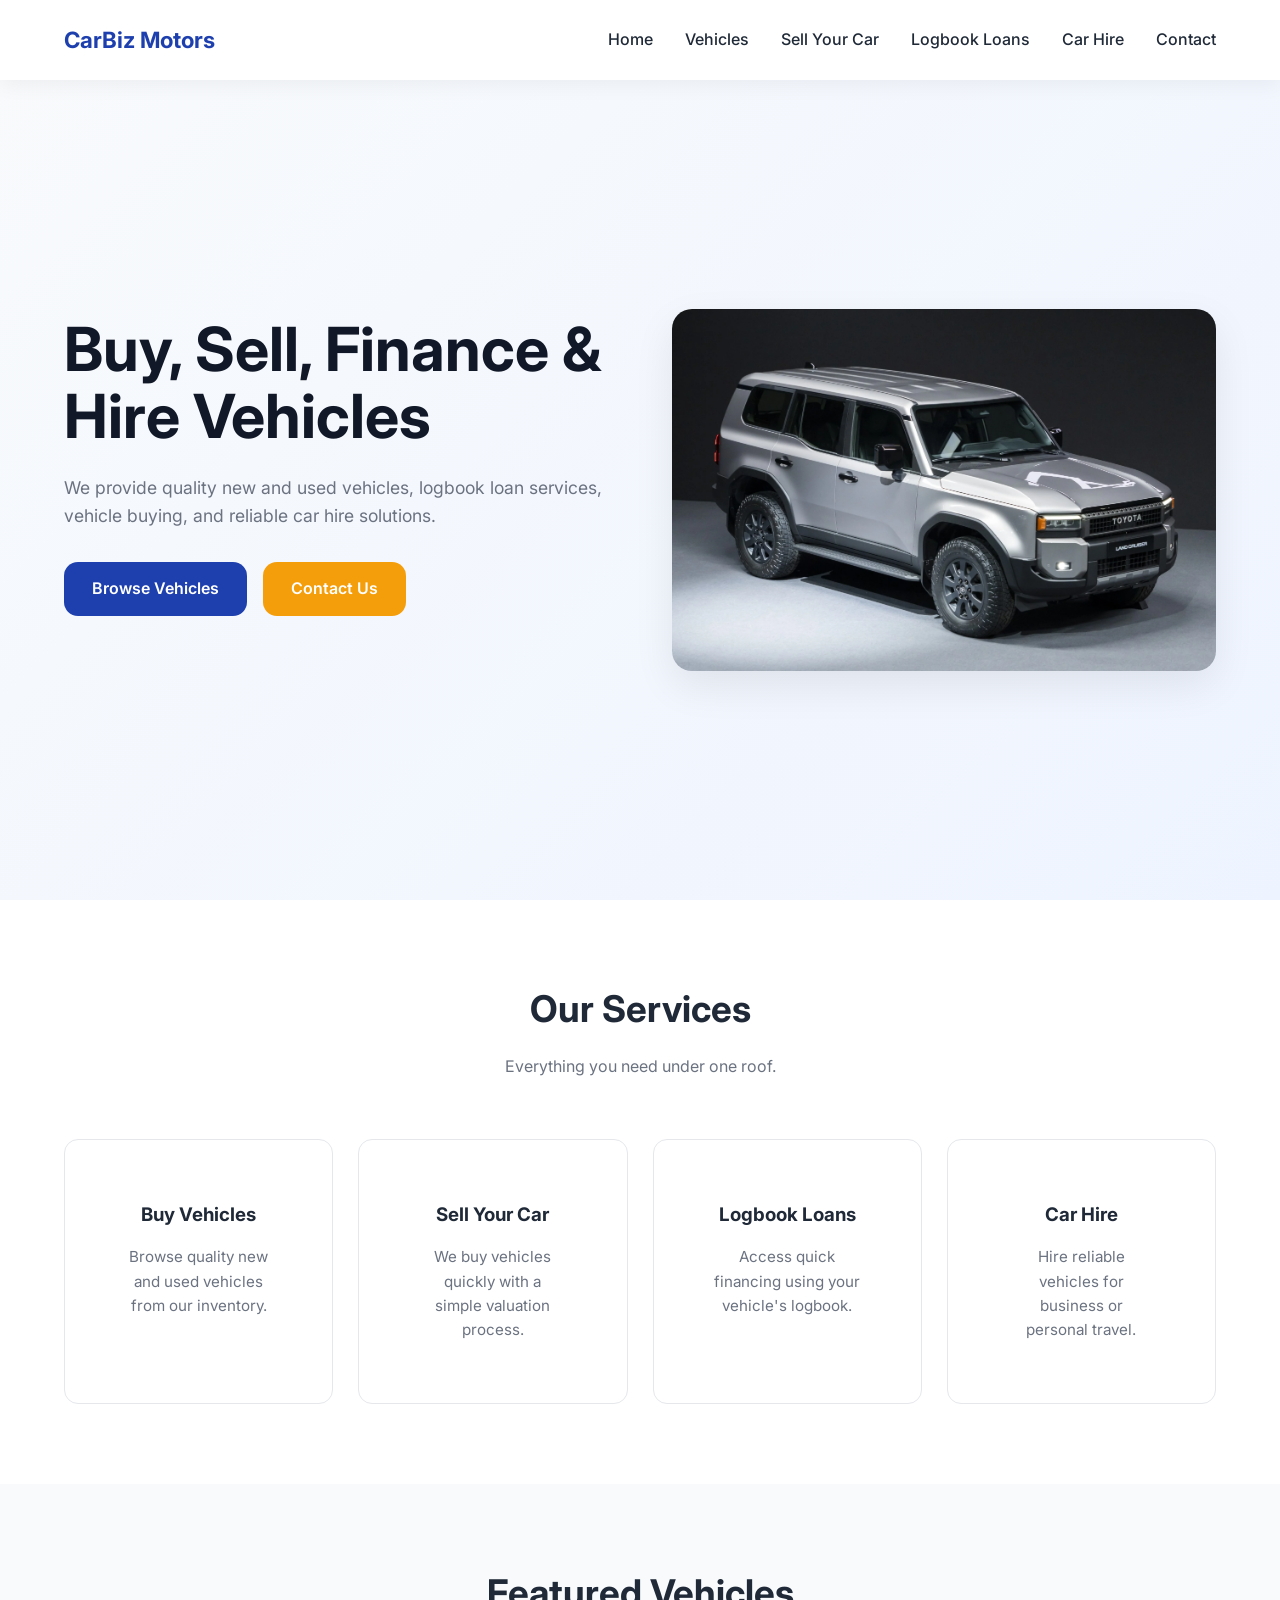
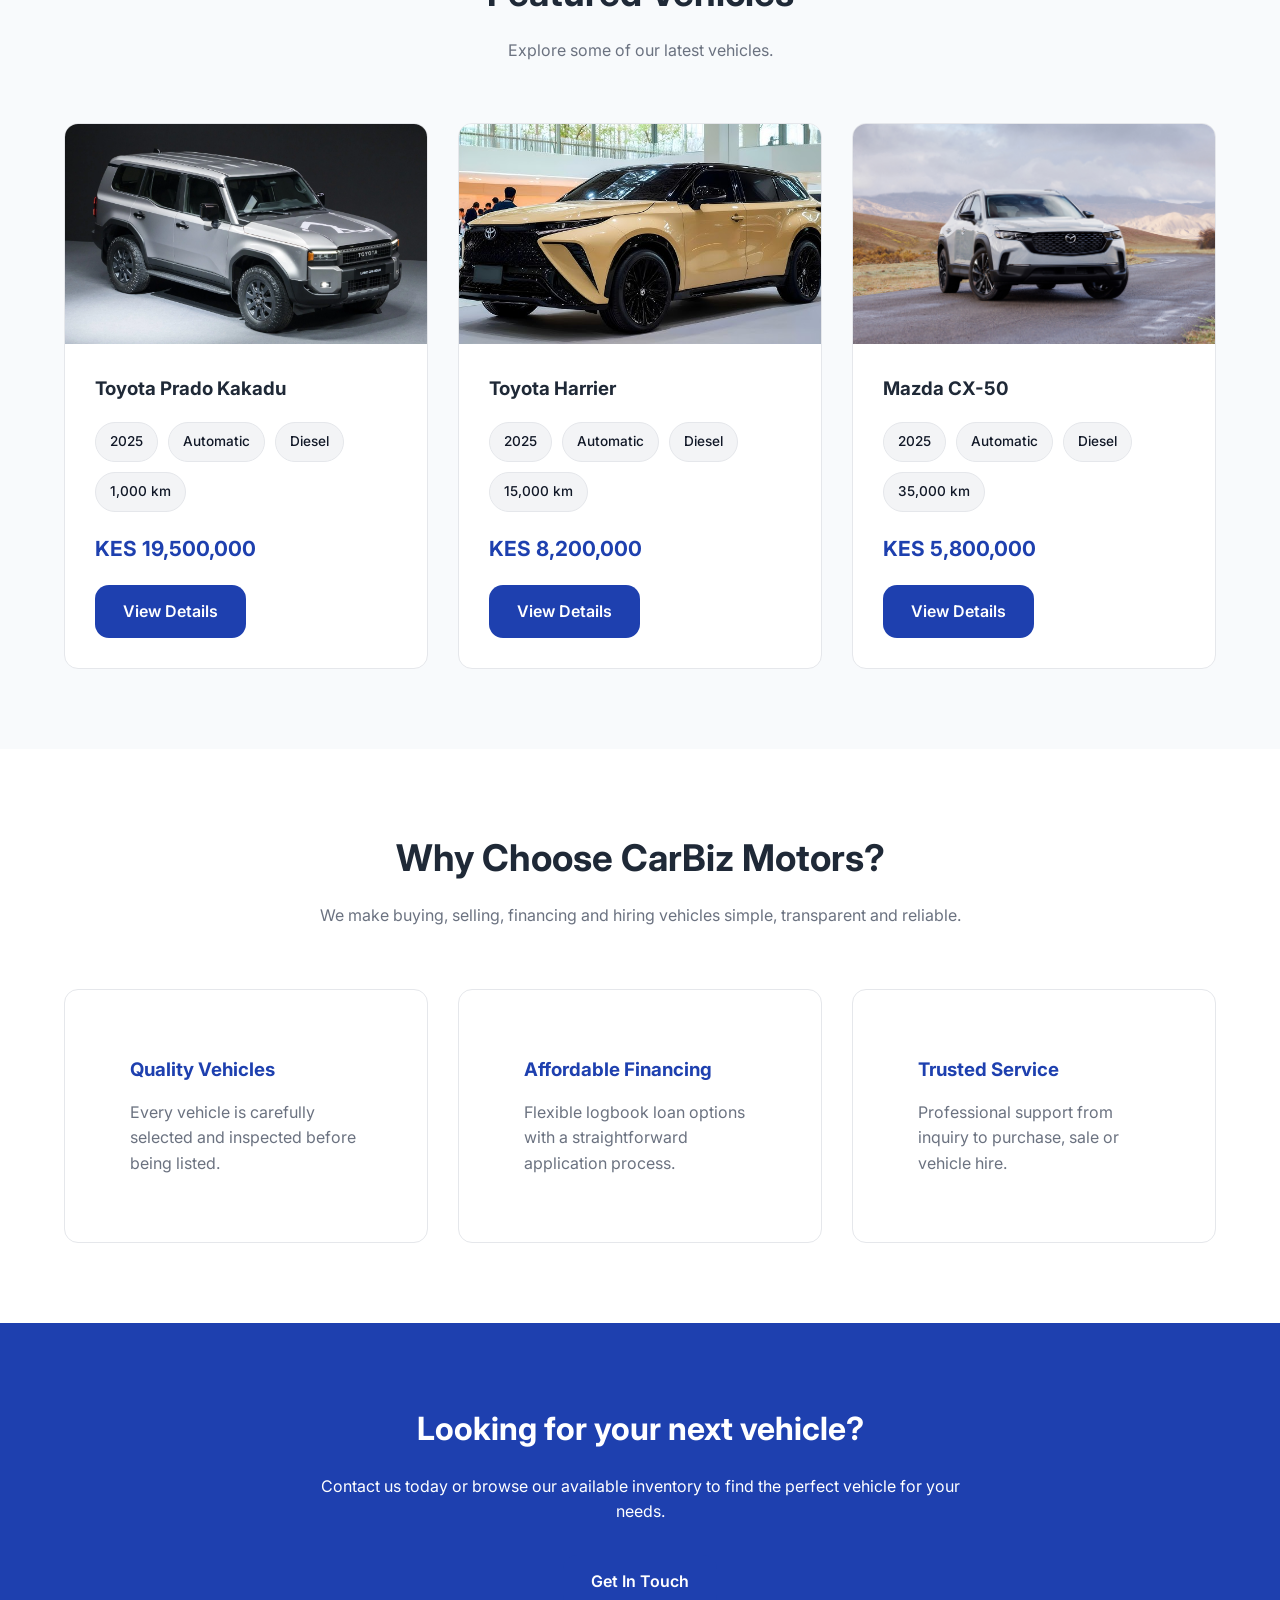
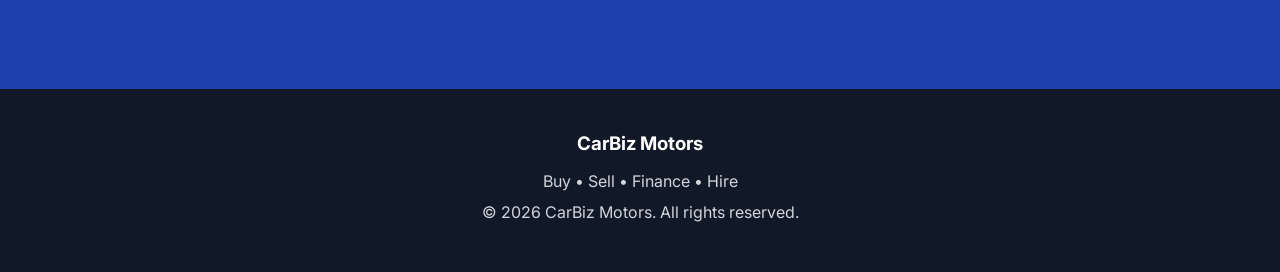
==== index.html @ 643b1e94 "Base" ====
<!DOCTYPE html>
<html lang="en">
<head>
    <meta charset="UTF-8">
    <meta name="viewport"
          content="width=device-width, initial-scale=1.0">
    <title>CarBiz Motors</title>
    <!-- Google Font -->
    <link rel="preconnect"
          href="https://fonts.googleapis.com">
    <link rel="preconnect"
          href="https://fonts.gstatic.com"
          crossorigin>
    <link href="https://fonts.googleapis.com/css2?family=Inter:wght@300;400;500;600;700;800&display=swap"
          rel="stylesheet">
    <!-- CSS -->
    <link rel="stylesheet"
          href="css/style.css">
    <link rel="stylesheet"
          href="css/layout.css">
    <link rel="stylesheet"
          href="css/components.css">
    <link rel="stylesheet"
          href="css/pages.css">
    <link rel="stylesheet"
          href="css/responsive.css">
</head>
<body>
    <!-- ===========================
         NAVIGATION
    ============================ -->
    <nav class="navbar">
        <div class="container navbar-container">
            <h2 class="logo">
                CarBiz Motors
            </h2>
            <ul class="nav-links">
                <li><a href="#">Home</a></li>
                <li><a href="#">Vehicles</a></li>
                <li><a href="#">Sell Your Car</a></li>
                <li><a href="#">Logbook Loans</a></li>
                <li><a href="#">Car Hire</a></li>
                <li><a href="#">Contact</a></li>
            </ul>
        </div>
    </nav>
    <!-- ===========================
         HERO
    ============================ -->
    <section class="hero">
        <div class="container hero-container">
            <div class="hero-content">
                <h1>
                    Buy, Sell, Finance & Hire Vehicles
                </h1>
                <p>
                    We provide quality new and used vehicles,
                    logbook loan services, vehicle buying,
                    and reliable car hire solutions.
                </p>
                <div class="hero-buttons">
                    <a href="#"
                       class="btn btn-primary">
                        Browse Vehicles
                    </a>
                    <a href="#"
                       class="btn btn-secondary">
                        Contact Us
                    </a>
                </div>
            </div>
            <div class="hero-image">
                <img src="images/hero-car.webp"
                     alt="Hero Car">
            </div>
        </div>
    </section>
    <!-- ===========================
         SERVICES
    ============================ -->
    <section class="services">
        <div class="container">
            <div class="section-header">
                <h2 class="section-title">
                    Our Services
                </h2>
                <p class="section-subtitle">
                    Everything you need under one roof.
                </p>
            </div>
            <div class="services-grid">
                <div class="service-card content-card">
                    <div class="card-body">
                        <h3>
                            Buy Vehicles
                        </h3>
                        <p>
                            Browse quality new and used vehicles from our inventory.
                        </p>
                    </div>
                </div>
                <div class="service-card content-card">
                    <div class="card-body">
                        <h3>
                            Sell Your Car
                        </h3>
                        <p>
                            We buy vehicles quickly with a simple valuation process.
                        </p>
                    </div>
                </div>
                <div class="service-card content-card">
                    <div class="card-body">
                        <h3>
                            Logbook Loans
                        </h3>
                        <p>
                            Access quick financing using your vehicle's logbook.
                        </p>
                    </div>
                </div>
                <div class="service-card content-card">
                    <div class="card-body">
                        <h3>
                            Car Hire
                        </h3>
                        <p>
                            Hire reliable vehicles for business or personal travel.
                        </p>
                    </div>
                </div>
            </div>
        </div>
    </section>
    <!-- ===========================
         FEATURED VEHICLES
    ============================ -->
    <section class="featured-vehicles">
        <div class="container">
            <div class="section-header">
                <h2 class="section-title">
                    Featured Vehicles
                </h2>
                <p class="section-subtitle">
                    Explore some of our latest vehicles.
                </p>
            </div>
            <div class="vehicle-grid">
                <div class="vehicle-card content-card">
                    <img src="images/hero-car.webp"
                         alt="Toyota Prado">
                    <div class="card-body">
                        <h3>
                            Toyota Prado Kakadu
                        </h3>
                        <div class="badge-group">

    <span class="badge">2025</span>

    <span class="badge">Automatic</span>

    <span class="badge">Diesel</span>

    <span class="badge">1,000 km</span>

</div>
                        <h4>
                            KES 19,500,000
                        </h4>
                        <a href="#"
                           class="btn btn-primary">
                            View Details
                        </a>
                    </div>
                </div>
                <div class="vehicle-card content-card">
                    <img src="images/harrier.webp"
                         alt="Toyota Harrier">
                    <div class="card-body">
                        <h3>
                            Toyota Harrier
                        </h3>
                        <div class="badge-group">

    <span class="badge">2025</span>

    <span class="badge">Automatic</span>

    <span class="badge">Diesel</span>

    <span class="badge">15,000 km</span>

</div>
                        <h4>
                            KES 8,200,000
                        </h4>
                        <a href="#"
                           class="btn btn-primary">
                            View Details
                        </a>
                    </div>
                </div>
                <div class="vehicle-card content-card">
                    <img src="images/mazda.webp"
                         alt="Mazda CX-50">
                    <div class="card-body">
                        <h3>
                            Mazda CX-50
                        </h3>
                        <div class="badge-group">

    <span class="badge">2025</span>

    <span class="badge">Automatic</span>

    <span class="badge">Diesel</span>

    <span class="badge">35,000 km</span>

</div>
                        <h4>
                            KES 5,800,000
                        </h4>
                        <a href="#"
                           class="btn btn-primary">
                            View Details
                        </a>
                    </div>
                </div>
            </div>
        </div>
    </section>
    <!-- ===========================
         WHY CHOOSE US
    ============================ -->
    <section class="why-us">
        <div class="container">
            <div class="section-header">
                <h2 class="section-title">
                    Why Choose CarBiz Motors?
                </h2>
                <p class="section-subtitle">
                    We make buying, selling, financing and hiring vehicles simple,
                    transparent and reliable.
                </p>
            </div>
            <div class="why-grid">
                <div class="why-card content-card">
                    <div class="card-body">
                        <h3>
                            Quality Vehicles
                        </h3>
                        <p>
                            Every vehicle is carefully selected and inspected before
                            being listed.
                        </p>
                    </div>
                </div>
                <div class="why-card content-card">
                    <div class="card-body">
                        <h3>
                            Affordable Financing
                        </h3>
                        <p>
                            Flexible logbook loan options with a straightforward
                            application process.
                        </p>
                    </div>
                </div>
                <div class="why-card content-card">
                    <div class="card-body">
                        <h3>
                            Trusted Service
                        </h3>
                        <p>
                            Professional support from inquiry to purchase, sale or
                            vehicle hire.
                        </p>
                    </div>
                </div>
            </div>
        </div>
    </section>
    <!-- ===========================
         CALL TO ACTION
    ============================ -->
    <section class="cta">
        <div class="container">
            <h2>
                Looking for your next vehicle?
            </h2>
            <p>
                Contact us today or browse our available inventory to find the
                perfect vehicle for your needs.
            </p>
            <a href="#"
               class="btn btn-primary">
                Get In Touch
            </a>
        </div>
    </section>
    <!-- ===========================
         FOOTER
    ============================ -->
    <footer class="footer">
        <div class="container">
            <h3>
                CarBiz Motors
            </h3>
            <p>
                Buy • Sell • Finance • Hire
            </p>
            <p>
                © 2026 CarBiz Motors. All rights reserved.
            </p>
        </div>
    </footer>
</body>
</html>
---- css/style.css ----
/* ===================================================
   RESET
=================================================== */
* {
    margin: 0;
    padding: 0;
    box-sizing: border-box;
}
html {
    scroll-behavior: smooth;
}
body {
    font-family: 'Inter', sans-serif;
    background: #F8FAFC;
    color: #1F2937;
    line-height: 1.6;
}
img {
    width: 100%;
    display: block;
}
a {
    text-decoration: none;
    color: inherit;
}
ul {
    list-style: none;
}
button {
    border: none;
    cursor: pointer;
}
input,
textarea,
select {
    font-family: inherit;
}
/* ===================================================
   DESIGN SYSTEM
=================================================== */
:root {
    --primary: #1E40AF;
    --primary-light: #3B82F6;
    --secondary: #F59E0B;
    --success: #10B981;
    --danger: #EF4444;
    --dark: #111827;
    --gray: #6B7280;
    --light: #F8FAFC;
    --white: #FFFFFF;
    --border: #E5E7EB;
    --shadow:
        0 15px 40px rgba(0, 0, 0, .08);
    --radius: 14px;
    --transition: .3s ease;
}
/* ==========================================
   VEHICLE DETAILS PAGE
========================================== */
.vehicle-details-layout{
    display:grid;
    grid-template-columns:2fr 1fr;
    gap:40px;
    margin-bottom:60px;
}
.main-vehicle-image{
    width:100%;
    border-radius:var(--radius);
    display:block;
}
.gallery{
    display:grid;
    grid-template-columns:repeat(4,1fr);
    gap:15px;
    margin-top:20px;
}
.gallery img{
    width:100%;
    border-radius:var(--radius);
    cursor:pointer;
}
@media (max-width:900px){
    .vehicle-details-layout{
        grid-template-columns:1fr;
    }
    .gallery{
        grid-template-columns:repeat(2,1fr);
    }
}
---- css/layout.css ----
.container {
    width: min(1200px, 90%);
    margin-inline: auto;
}
section {
    padding: 80px 0;
}
.grid-2 {
    display: grid;
    grid-template-columns: repeat(2, 1fr);
    gap: 50px;
}
.grid-3 {
    display: grid;
    grid-template-columns: repeat(3, 1fr);
    gap: 30px;
}
.grid-4 {
    display: grid;
    grid-template-columns: repeat(4, 1fr);
    gap: 25px;
}
.section-title {
    font-size: 2.3rem;
    font-weight: 700;
    margin-bottom: 15px;
}
.section-subtitle {
    color: var(--gray);
    margin-bottom: 50px;
}
.page-content {
    padding: 80px 0;
}
---- css/components.css ----
/* ===================================================
   BUTTONS
=================================================== */
.btn {
    display: inline-flex;
    justify-content: center;
    align-items: center;
    padding: 14px 28px;
    border-radius: var(--radius);
    font-weight: 600;
    transition: var(--transition);
}
.btn-primary {
    background: var(--primary);
    color: white;
}
.btn-primary:hover {
    background: var(--primary-light);
}
.btn-secondary {
    background: var(--secondary);
    color: white;
}
/* ===================================================
   CARD
=================================================== */
.card {
    background: white;
    border-radius: var(--radius);
    overflow: hidden;
    box-shadow: var(--shadow);
}
/* ===================================================
   NAVBAR
=================================================== */
.navbar {
    background: var(--white);
    position: sticky;
    top: 0;
    z-index: 1000;
    box-shadow: 0 5px 20px rgba(0,0,0,.05);
}
.navbar-container {
    height: 80px;
    display: flex;
    align-items: center;
    justify-content: space-between;
}
.logo {
    display: flex;
    align-items: center;
    gap: .75rem;
    font-size: 1.4rem;
    font-weight: 700;
    color: var(--primary);
}
.logo-icon {
    font-size: 2rem;
}
.nav-links {
    display: flex;
    align-items: center;
    gap: 2rem;
}
.nav-links a {
    font-weight: 500;
    transition: var(--transition);
}
.nav-links a:hover {
    color: var(--primary);
}
/* ===================================================
   FOOTER
=================================================== */
.footer {
    background: var(--dark);
    color: var(--white);
    text-align: center;
    padding: 50px 0;
}
.footer h2 {
    margin-bottom: 10px;
}
.footer p {
    color: #D1D5DB;
    margin-bottom: 20px;
}
/* ===================================================
   STAT CARD
=================================================== */
.stat-card {
    background: white;
    padding: 1.5rem;
    border-radius: var(--radius);
    box-shadow: var(--shadow);
    min-width: 150px;
}
.stat-card h2 {
    color: var(--primary);
    margin-bottom: .4rem;
    font-size: 2rem;
}
.stat-card p {
    color: var(--gray);
    font-size: .95rem;
}
/* ==========================================
   FOOTER
========================================== */
.footer{
    background:#111827;
    color:#fff;
    text-align:center;
    padding:40px 0;
}
.footer h3{
    margin-bottom:10px;
}
.footer p{
    color:#d1d5db;
    margin:6px 0;
}
/* ==========================================
   SECTION HEADER
========================================== */
.section-header{
    text-align:center;
    margin-bottom:60px;
}
.section-header .section-title{
    margin-bottom:15px;
}
.section-header .section-subtitle{
    max-width:700px;
    margin:auto;
    color:var(--gray);
}
/* ==========================================
   CONTENT CARD
========================================== */
.content-card{
    background:#fff;
    border:1px solid var(--border);
    border-radius:var(--radius);
    overflow:hidden;
    transition:var(--transition);
}
.content-card:hover{
    box-shadow:var(--shadow);
}
.card-body{
    padding:30px;
}
/* ==========================================
   PAGE HEADER
========================================== */
.page-header {
    background: var(--primary);
    color: var(--white);
    padding: 80px 0;
}
.page-header h1 {
    font-size: 3rem;
    margin-bottom: 10px;
}
.breadcrumb {
    color: rgba(255,255,255,.8);
}
.breadcrumb a {
    color: inherit;
}
.breadcrumb span {
    margin: 0 .5rem;
}
/* ==========================================
   BADGES
========================================== */
.badge-group{
    display:flex;
    flex-wrap:wrap;
    gap:10px;
    margin:18px 0;
}
.badge{
    display:inline-flex;
    align-items:center;
    justify-content:center;
    padding:8px 14px;
    background:#f3f4f6;
    border:1px solid var(--border);
    border-radius:999px;
    font-size:.85rem;
    font-weight:500;
    color:var(--dark);
}
/* ==========================================
   SPECIFICATION LIST
========================================== */
.spec-list{
    border:1px solid var(--border);
    border-radius:var(--radius);
    overflow:hidden;
}
.spec-row{
    display:flex;
    justify-content:space-between;
    padding:16px 20px;
    border-bottom:1px solid var(--border);
}
.spec-row:last-child{
    border-bottom:none;
}
.spec-label{
    font-weight:600;
    color:var(--gray);
}
.spec-value{
    font-weight:500;
    color:var(--dark);
}
/* ==========================================
   FEATURE TAGS
========================================== */
.feature-list{
    display:flex;
    flex-wrap:wrap;
    gap:12px;
}
.feature-item{
    padding:10px 18px;
    border-radius:999px;
    border:1px solid var(--border);
    background:#f9fafb;
}
/* ==========================================
   VEHICLE CARD
========================================== */
.vehicle-card{
    overflow:hidden;
}
.vehicle-image{
    width:100%;
    height:240px;
    object-fit:cover;
    display:block;
}
.vehicle-card h4{
    margin:20px 0;
    color:var(--primary);
    font-size:1.3rem;
}
---- css/pages.css ----
/* ===================================================
   HERO SECTION
=================================================== */
.hero {
    min-height: calc(100vh - 80px);
    display: flex;
    align-items: center;
    background: linear-gradient(
        135deg,
        #f8fafc,
        #eef4ff
    );
}
.hero-container {
    display: grid;
    grid-template-columns: 1fr 1fr;
    gap: 4rem;
    align-items: center;
}
.hero-tag {
    display: inline-block;
    padding: .6rem 1rem;
    background: rgba(30, 64, 175, .1);
    color: var(--primary);
    border-radius: 50px;
    font-size: .9rem;
    font-weight: 600;
    margin-bottom: 1.5rem;
}
.hero h1 {
    font-size: 3.8rem;
    line-height: 1.1;
    margin-bottom: 1.5rem;
    color: var(--dark);
}
.hero p {
    font-size: 1.1rem;
    color: var(--gray);
    margin-bottom: 2rem;
    max-width: 550px;
}
.hero-buttons {
    display: flex;
    gap: 1rem;
    margin-bottom: 3rem;
}
.hero-image img {
    border-radius: 20px;
    box-shadow: var(--shadow);
}
.hero-stats {
    display: flex;
    gap: 1.5rem;
}
/* ==========================================
   SERVICES
========================================== */
.services{
    background:white;
}
.services-grid{
    display:grid;
    grid-template-columns:repeat(4,1fr);
    gap:25px;
}
.service-card{
    background:#fff;
    padding:30px;
    border-radius:var(--radius);
    border:1px solid var(--border);
    text-align:center;
    transition:var(--transition);
}
.service-card:hover{
    transform:translateY(-5px);
    box-shadow:var(--shadow);
}
.service-icon{
    font-size:3rem;
    margin-bottom:20px;
}
.service-card h3{
    margin-bottom:15px;
}
.service-card p{
    color:var(--gray);
    font-size:.95rem;
}
/* ==========================================
   FEATURED VEHICLES
========================================== */
.featured-vehicles{
    background:#f8fafc;
}
.vehicle-grid{
    display:grid;
    grid-template-columns:repeat(3,1fr);
    gap:30px;
}
.vehicle-card{
    background:white;
    border:1px solid var(--border);
    border-radius:var(--radius);
    overflow:hidden;
}
.vehicle-card img{
    width:100%;
    height:220px;
    object-fit:cover;
}
.vehicle-info{
    padding:25px;
}
.vehicle-info h3{
    margin-bottom:10px;
}
.vehicle-info p{
    color:var(--gray);
    margin-bottom:15px;
}
.vehicle-info h4{
    color:var(--primary);
    margin-bottom:20px;
}
/* ==========================================
   WHY CHOOSE US
========================================== */
.why-us{
    background:#ffffff;
}
.why-grid{
    display:grid;
    grid-template-columns:repeat(3,1fr);
    gap:30px;
}
.why-card{
    padding:35px;
    border:1px solid var(--border);
    border-radius:var(--radius);
    background:#fff;
}
.why-card h3{
    margin-bottom:15px;
    color:var(--primary);
}
.why-card p{
    color:var(--gray);
}
/* ==========================================
   CALL TO ACTION
========================================== */
.cta{
    background:var(--primary);
    color:#fff;
    text-align:center;
}
.cta h2{
    font-size:2rem;
    margin-bottom:20px;
}
.cta p{
    max-width:650px;
    margin:0 auto 30px;
}
/* ==========================================
   VEHICLES PAGE
========================================== */
.vehicle-filters{
    display:grid;
    grid-template-columns:2fr 1fr 1fr auto;
    gap:20px;
    margin-bottom:40px;
}
.vehicle-filters input,
.vehicle-filters select{
    padding:14px;
    border:1px solid var(--border);
    border-radius:var(--radius);
    font:inherit;
}
.results-header{
    margin-bottom:30px;
}
.pagination{
    margin-top:50px;
    display:flex;
    justify-content:center;
    gap:15px;
}
---- css/responsive.css ----
@media (max-width: 992px) {
    .grid-2,
    .grid-3,
    .grid-4,
    .hero-container {
        grid-template-columns: 1fr;
    }
    .hero {
        text-align: center;
    }
    .hero h1 {
        font-size: 2.6rem;
    }
    .hero-buttons {
        justify-content: center;
        flex-wrap: wrap;
    }
    .hero-stats {
        justify-content: center;
        flex-wrap: wrap;
    }
    .nav-links {
        display: none;
    }
    .services-grid{
    grid-template-columns:1fr;
}
.vehicle-grid{
    grid-template-columns:1fr;
}
.why-grid{
    grid-template-columns:1fr;
}
.vehicle-filters{
    grid-template-columns:1fr;
}
}
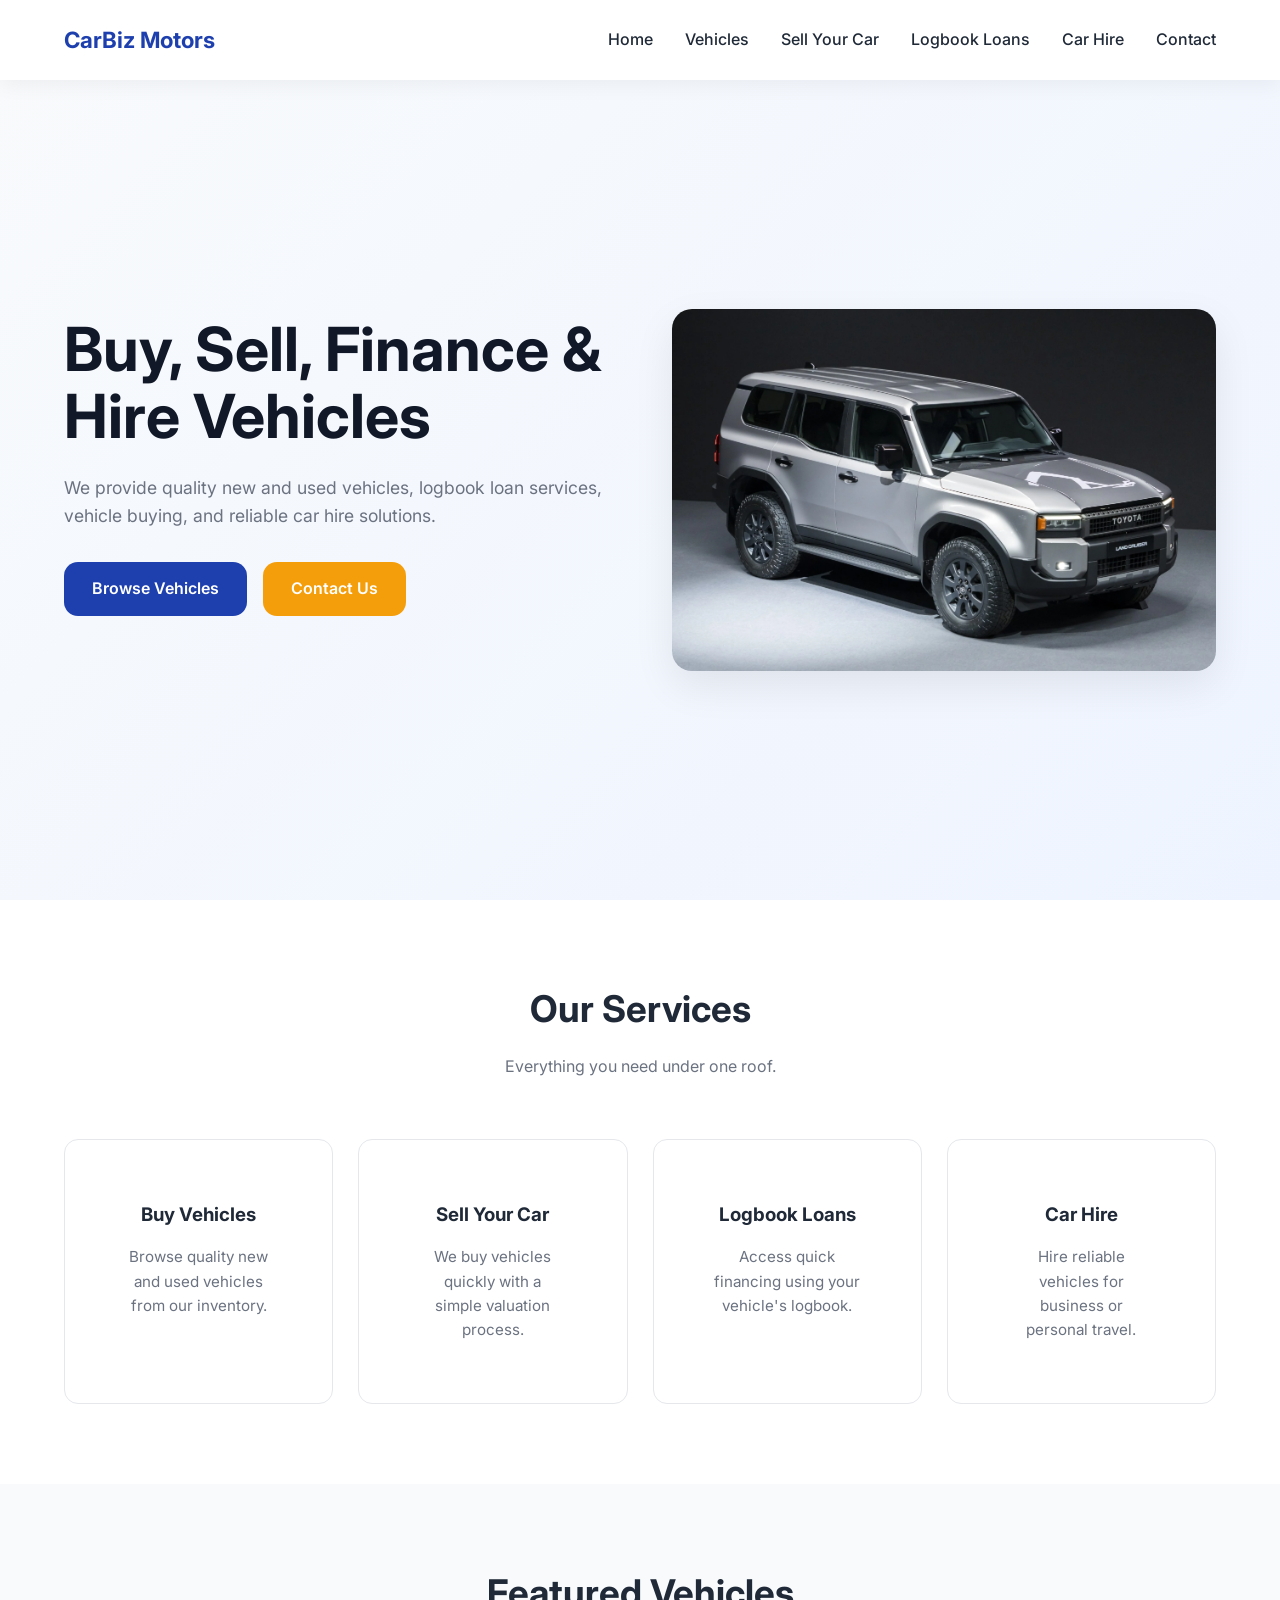
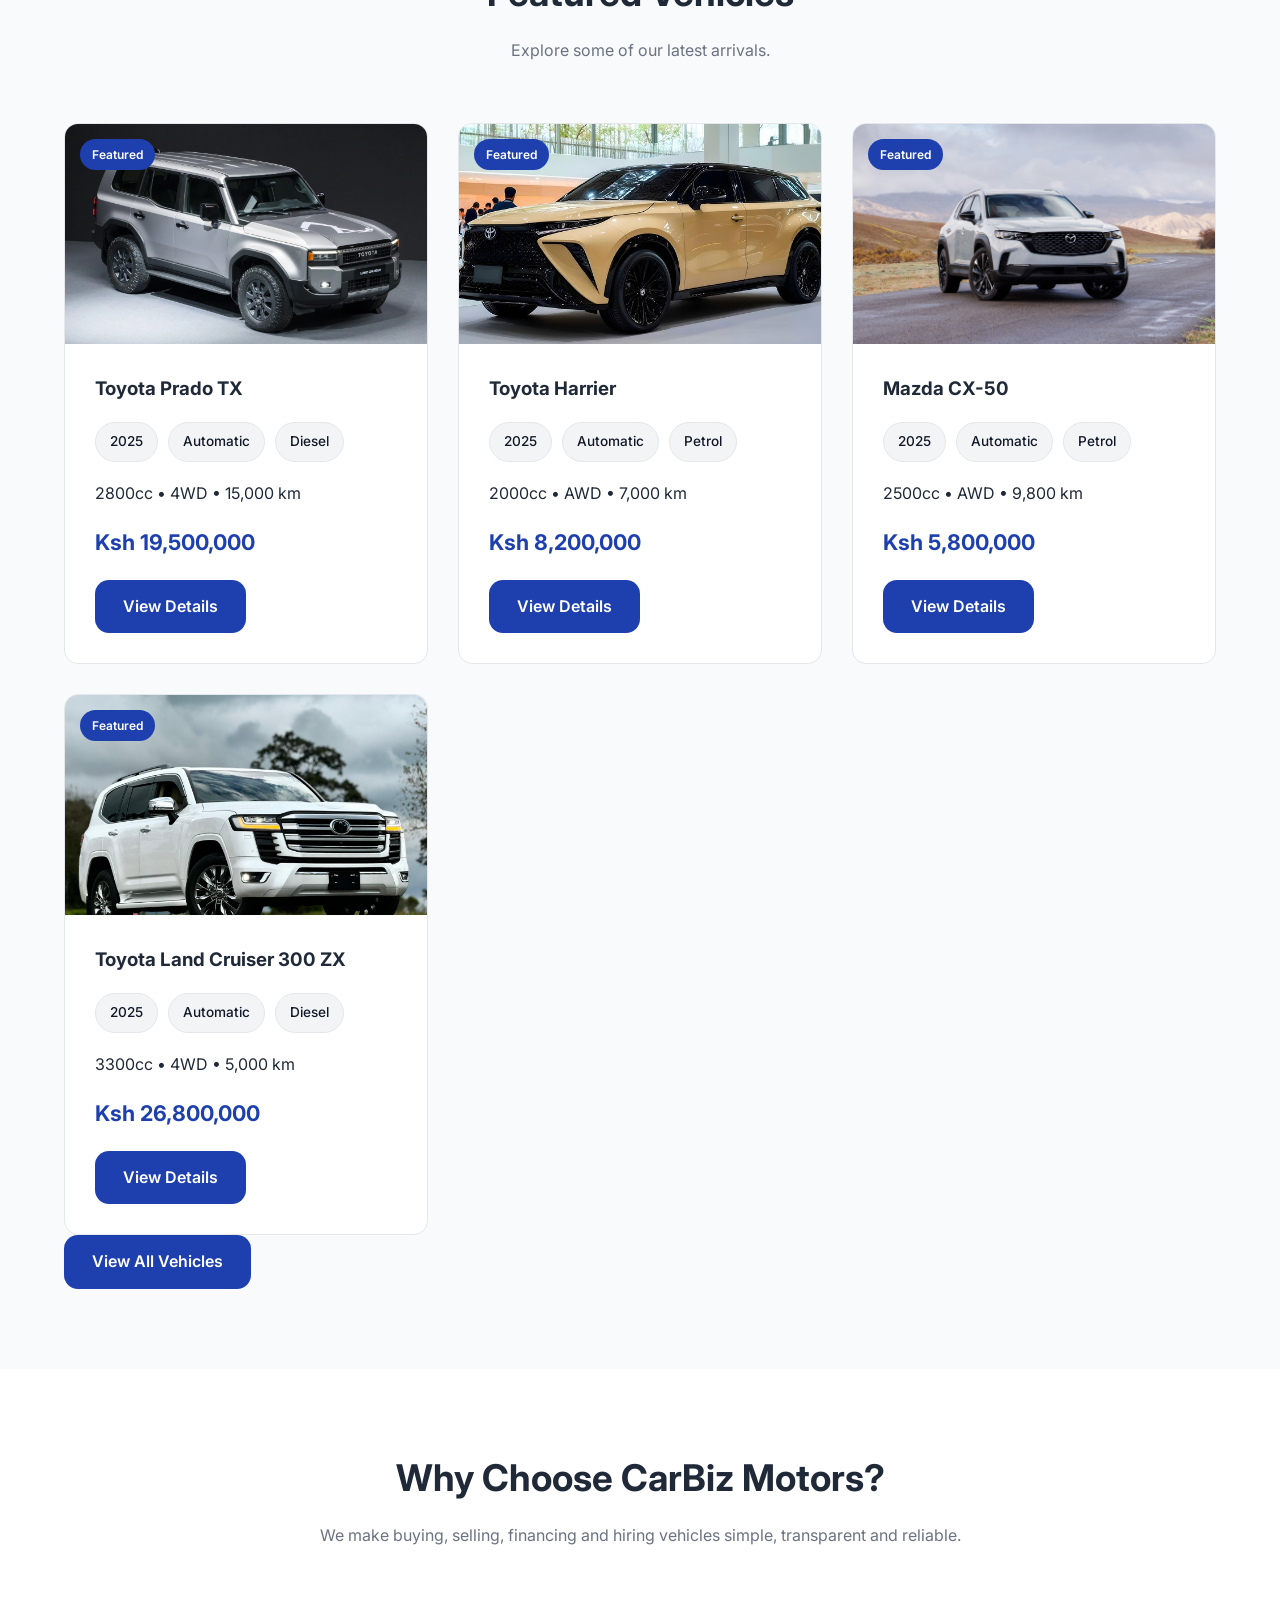
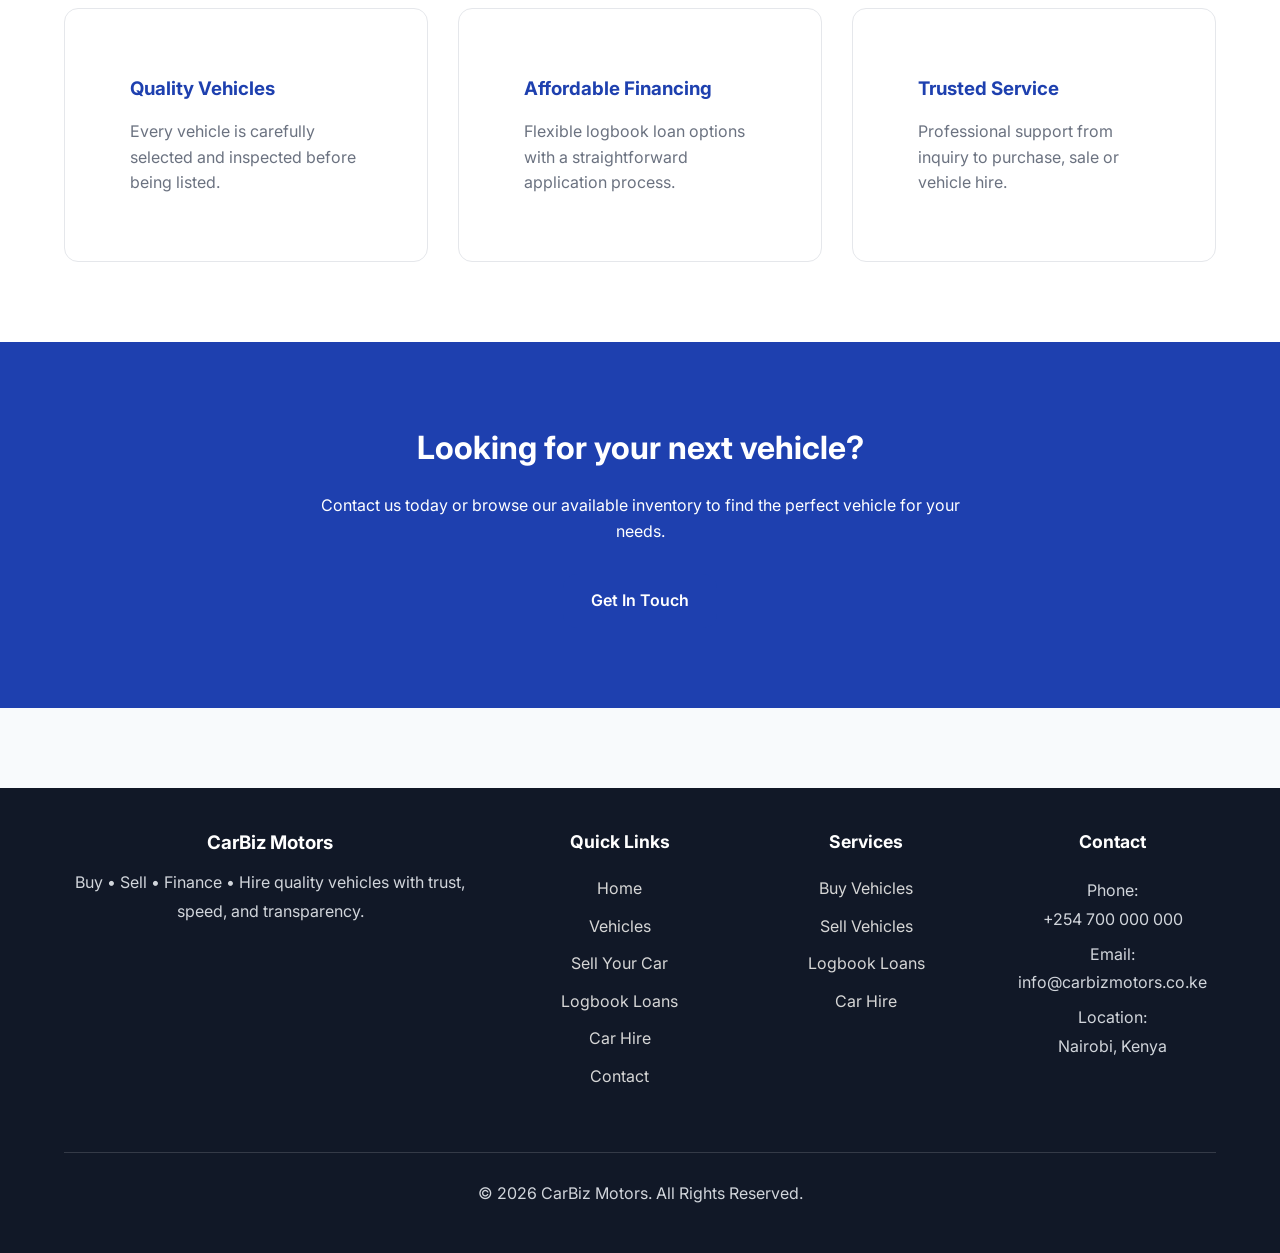
==== commit 55f27a95: "Almost there" ====
--- a/index.html
+++ b/index.html
@@ -29,21 +29,7 @@
     <!-- ===========================
          NAVIGATION
     ============================ -->
-    <nav class="navbar">
-        <div class="container navbar-container">
-            <h2 class="logo">
-                CarBiz Motors
-            </h2>
-            <ul class="nav-links">
-                <li><a href="#">Home</a></li>
-                <li><a href="#">Vehicles</a></li>
-                <li><a href="#">Sell Your Car</a></li>
-                <li><a href="#">Logbook Loans</a></li>
-                <li><a href="#">Car Hire</a></li>
-                <li><a href="#">Contact</a></li>
-            </ul>
-        </div>
-    </nav>
+    <div id="navbar"></div>
     <!-- ===========================
          HERO
     ============================ -->
@@ -59,11 +45,11 @@
                     and reliable car hire solutions.
                 </p>
                 <div class="hero-buttons">
-                    <a href="#"
-                       class="btn btn-primary">
-                        Browse Vehicles
-                    </a>
-                    <a href="#"
+                    <a href="pages/vehicles.html"
+   class="btn btn-primary">
+    Browse Vehicles
+</a>
+                    <a href="pages/contact.html"
                        class="btn btn-secondary">
                         Contact Us
                     </a>
@@ -133,103 +119,31 @@
         </div>
     </section>
     <!-- ===========================
-         FEATURED VEHICLES
-    ============================ -->
-    <section class="featured-vehicles">
-        <div class="container">
-            <div class="section-header">
-                <h2 class="section-title">
-                    Featured Vehicles
-                </h2>
-                <p class="section-subtitle">
-                    Explore some of our latest vehicles.
-                </p>
-            </div>
-            <div class="vehicle-grid">
-                <div class="vehicle-card content-card">
-                    <img src="images/hero-car.webp"
-                         alt="Toyota Prado">
-                    <div class="card-body">
-                        <h3>
-                            Toyota Prado Kakadu
-                        </h3>
-                        <div class="badge-group">
-
-    <span class="badge">2025</span>
-
-    <span class="badge">Automatic</span>
-
-    <span class="badge">Diesel</span>
-
-    <span class="badge">1,000 km</span>
-
-</div>
-                        <h4>
-                            KES 19,500,000
-                        </h4>
-                        <a href="#"
-                           class="btn btn-primary">
-                            View Details
-                        </a>
-                    </div>
-                </div>
-                <div class="vehicle-card content-card">
-                    <img src="images/harrier.webp"
-                         alt="Toyota Harrier">
-                    <div class="card-body">
-                        <h3>
-                            Toyota Harrier
-                        </h3>
-                        <div class="badge-group">
-
-    <span class="badge">2025</span>
-
-    <span class="badge">Automatic</span>
-
-    <span class="badge">Diesel</span>
-
-    <span class="badge">15,000 km</span>
-
-</div>
-                        <h4>
-                            KES 8,200,000
-                        </h4>
-                        <a href="#"
-                           class="btn btn-primary">
-                            View Details
-                        </a>
-                    </div>
-                </div>
-                <div class="vehicle-card content-card">
-                    <img src="images/mazda.webp"
-                         alt="Mazda CX-50">
-                    <div class="card-body">
-                        <h3>
-                            Mazda CX-50
-                        </h3>
-                        <div class="badge-group">
-
-    <span class="badge">2025</span>
-
-    <span class="badge">Automatic</span>
-
-    <span class="badge">Diesel</span>
-
-    <span class="badge">35,000 km</span>
-
-</div>
-                        <h4>
-                            KES 5,800,000
-                        </h4>
-                        <a href="#"
-                           class="btn btn-primary">
-                            View Details
-                        </a>
-                    </div>
-                </div>
-            </div>
-        </div>
-    </section>
+     FEATURED VEHICLES
+=========================== -->
+<section class="featured-vehicles">
+    <div class="container">
+        <div class="section-header">
+            <h2 class="section-title">
+                Featured Vehicles
+            </h2>
+            <p class="section-subtitle">
+                Explore some of our latest arrivals.
+            </p>
+        </div>
+        <div
+            id="featured-vehicles"
+            class="vehicle-grid">
+        </div>
+        <div class="section-center">
+            <a
+                href="pages/vehicles.html"
+                class="btn btn-primary">
+                View All Vehicles
+            </a>
+        </div>
+    </div>
+</section>
     <!-- ===========================
          WHY CHOOSE US
     ============================ -->
@@ -302,18 +216,14 @@
     <!-- ===========================
          FOOTER
     ============================ -->
-    <footer class="footer">
-        <div class="container">
-            <h3>
-                CarBiz Motors
-            </h3>
-            <p>
-                Buy • Sell • Finance • Hire
-            </p>
-            <p>
-                © 2026 CarBiz Motors. All rights reserved.
-            </p>
-        </div>
-    </footer>
+    <!-- ===========================
+     FOOTER
+=========================== -->
+<div id="footer"></div>
+    <script src="js/data/vehicles.js"></script>
+<script src="js/components/vehicleCard.js"></script>
+<script src="js/pages/home.js"></script>
+<script src="js/main.js"></script>
+<script src="js/components/components.js"></script>
 </body>
 </html>
--- a/css/layout.css
+++ b/css/layout.css
@@ -31,4 +31,94 @@
 }
 .page-content {
     padding: 80px 0;
+}
+/*==========================================
+NAVIGATION
+==========================================*/
+.navbar{
+    position:sticky;
+    top:0;
+    z-index:1000;
+    background:#fff;
+    box-shadow:0 2px 12px rgba(0,0,0,.05);
+}
+.navbar-container{
+    display:flex;
+    justify-content:space-between;
+    align-items:center;
+    min-height:80px;
+}
+.logo{
+    font-size:1.6rem;
+    font-weight:700;
+    color:var(--primary);
+    text-decoration:none;
+}
+.nav-links{
+    display:flex;
+    gap:2rem;
+    list-style:none;
+}
+.nav-links a{
+    text-decoration:none;
+    color:var(--text-dark);
+    font-weight:500;
+    transition:.3s;
+}
+.nav-links a:hover{
+    color:var(--primary);
+}
+.nav-links a.active{
+    color:var(--primary);
+}
+.menu-toggle{
+    display:none;
+    cursor:pointer;
+    font-size:2rem;
+}
+/*==========================================
+FOOTER
+==========================================*/
+.footer{
+    background:#111;
+    color:#fff;
+    margin-top:80px;
+    padding:70px 0 25px;
+}
+.footer-grid{
+    display:grid;
+    grid-template-columns:2fr 1fr 1fr 1fr;
+    gap:40px;
+}
+.footer h3{
+    margin-bottom:20px;
+}
+.footer h4{
+    margin-bottom:20px;
+    font-size:1.1rem;
+}
+.footer p{
+    color:#d6d6d6;
+    line-height:1.8;
+}
+.footer-links{
+    list-style:none;
+    padding:0;
+}
+.footer-links li{
+    margin-bottom:12px;
+}
+.footer-links a{
+    color:#d6d6d6;
+    text-decoration:none;
+    transition:.3s;
+}
+.footer-links a:hover{
+    color:#fff;
+}
+.footer-bottom{
+    margin-top:50px;
+    padding-top:20px;
+    border-top:1px solid rgba(255,255,255,.15);
+    text-align:center;
 }
--- a/css/components.css
+++ b/css/components.css
@@ -237,6 +237,13 @@
 ========================================== */
 .vehicle-card{
     overflow:hidden;
+    transition:.3s ease;
+}
+.vehicle-card:hover{
+    transform:translateY(-6px);
+}
+.vehicle-image-wrapper{
+    position:relative;
 }
 .vehicle-image{
     width:100%;
@@ -244,8 +251,24 @@
     object-fit:cover;
     display:block;
 }
-.vehicle-card h4{
-    margin:20px 0;
+.featured-badge{
+    position:absolute;
+    top:15px;
+    left:15px;
+    background:var(--primary);
+    color:#fff;
+    padding:6px 12px;
+    border-radius:30px;
+    font-size:.75rem;
+    font-weight:600;
+}
+.vehicle-specs{
+    margin:18px 0;
+    color:var(--text-light);
+    line-height:1.7;
+}
+.vehicle-price{
+    margin-bottom:20px;
     color:var(--primary);
-    font-size:1.3rem;
+    font-size:1.35rem;
 }
--- a/css/pages.css
+++ b/css/pages.css
@@ -186,4 +186,64 @@
     display:flex;
     justify-content:center;
     gap:15px;
+}
+/* ==========================================
+   VEHICLE FILTERS
+========================================== */
+.vehicle-filters{
+    display:grid;
+    grid-template-columns:2fr 1fr 1fr 1fr;
+    gap:20px;
+    margin-bottom:40px;
+}
+.vehicle-filters input,
+.vehicle-filters select{
+    padding:14px;
+    border:1px solid var(--border);
+    border-radius:var(--radius);
+    font-size:1rem;
+}
+.results-header{
+    margin-bottom:30px;
+}
+/* ==========================================
+   FORMS
+========================================== */
+.form-grid{
+    display:grid;
+    grid-template-columns:repeat(2,1fr);
+    gap:20px;
+    margin-top:30px;
+}
+.form-grid input,
+.form-grid select,
+.form-grid textarea{
+    width:100%;
+    padding:14px;
+    border:1px solid #ddd;
+    border-radius:8px;
+    font-size:1rem;
+    font-family:inherit;
+}
+.form-grid textarea{
+    grid-column:1 / -1;
+    resize:vertical;
+}
+.form-grid button{
+    grid-column:1 / -1;
+}
+/* ==========================================
+   MAP PLACEHOLDER
+========================================== */
+.map-placeholder{
+    width:100%;
+    height:400px;
+    border:2px dashed #d9d9d9;
+    border-radius:10px;
+    display:flex;
+    justify-content:center;
+    align-items:center;
+    font-size:1.1rem;
+    color:#777;
+    margin-top:30px;
 }
--- a/css/responsive.css
+++ b/css/responsive.css
@@ -35,3 +35,42 @@
     grid-template-columns:1fr;
 }
 }
+/*==========================================
+TABLETS & PHONES
+==========================================*/
+@media(max-width:900px){
+    .menu-toggle{
+        display:block;
+    }
+    .nav-links{
+        position:absolute;
+        top:80px;
+        left:0;
+        width:100%;
+        background:#fff;
+        flex-direction:column;
+        gap:0;
+        display:none;
+        box-shadow:0 10px 25px rgba(0,0,0,.08);
+    }
+    .nav-links.show{
+        display:flex;
+    }
+    .nav-links li{
+        width:100%;
+    }
+    .nav-links a{
+        display:block;
+        padding:18px 30px;
+        border-bottom:1px solid #eee;
+    }
+}
+/*==========================================
+FOOTER
+==========================================*/
+@media(max-width:900px){
+    .footer-grid{
+        grid-template-columns:1fr;
+        gap:35px;
+    }
+}
